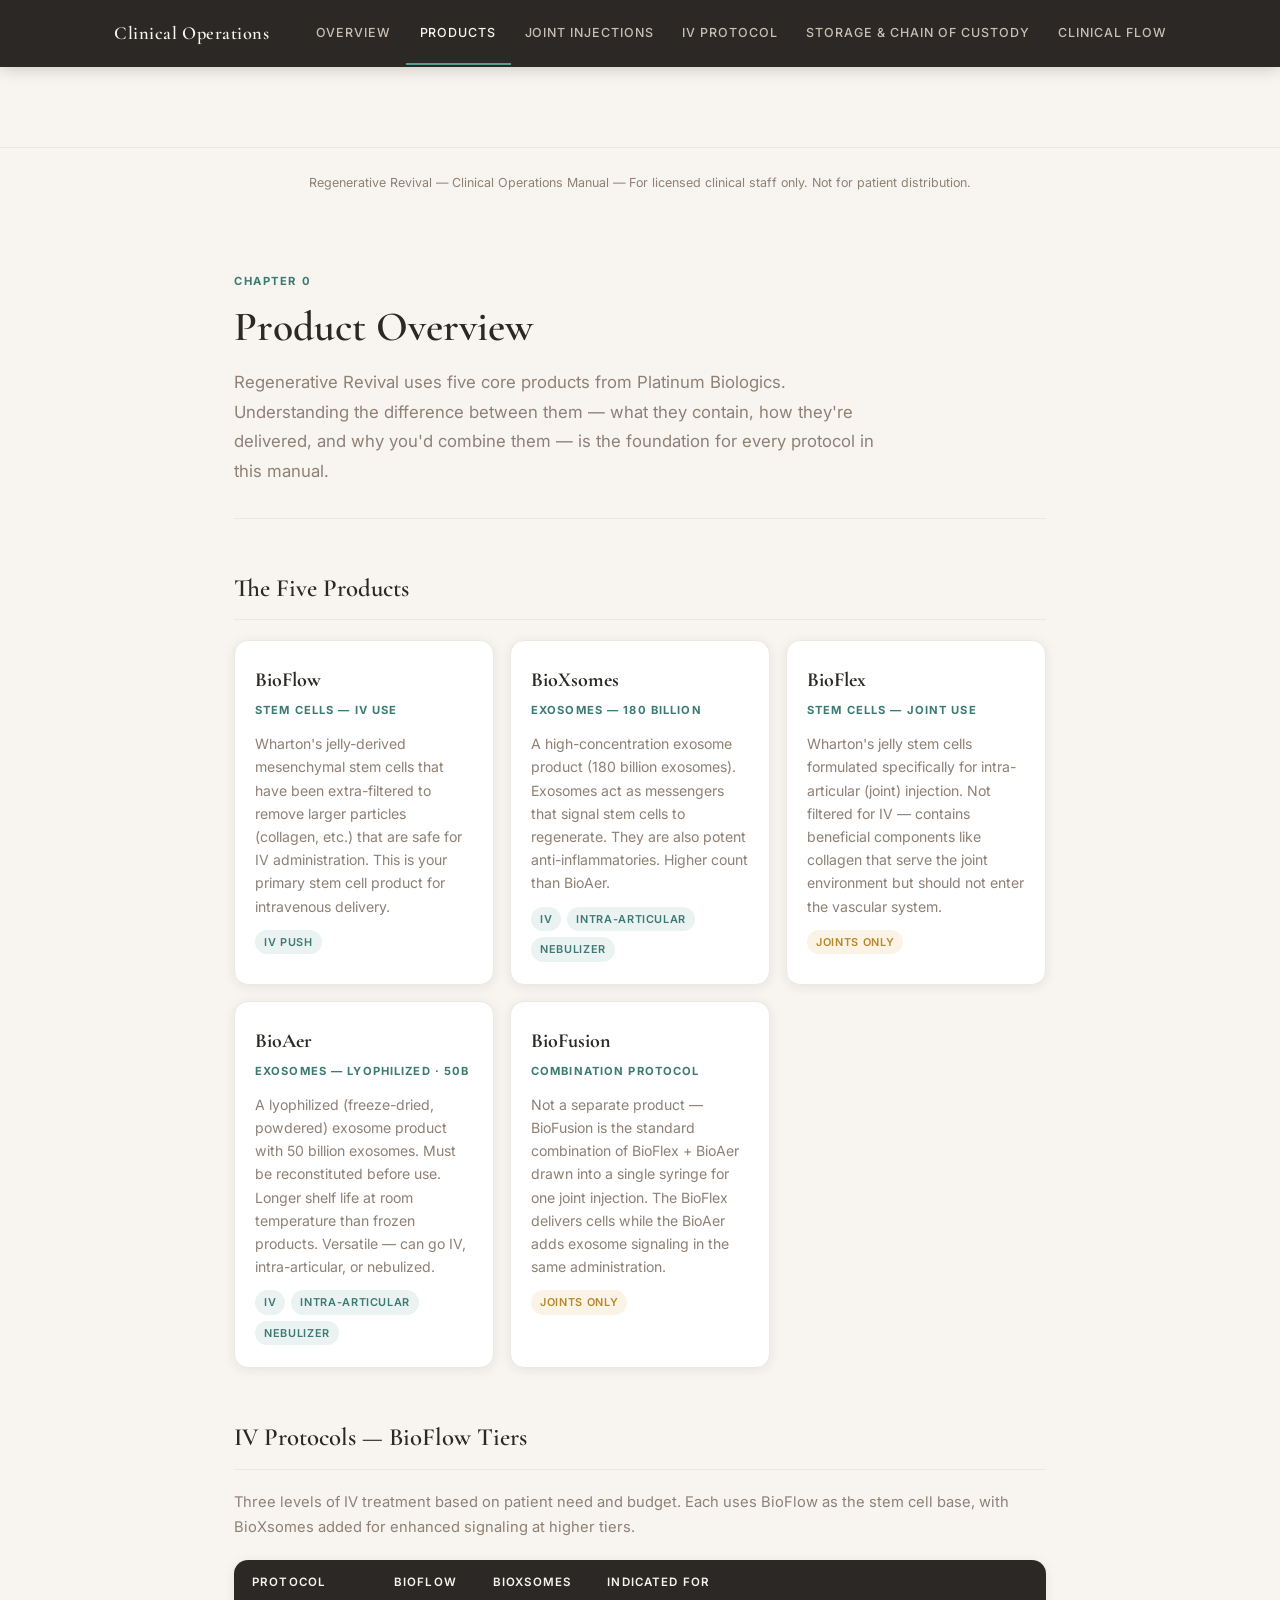
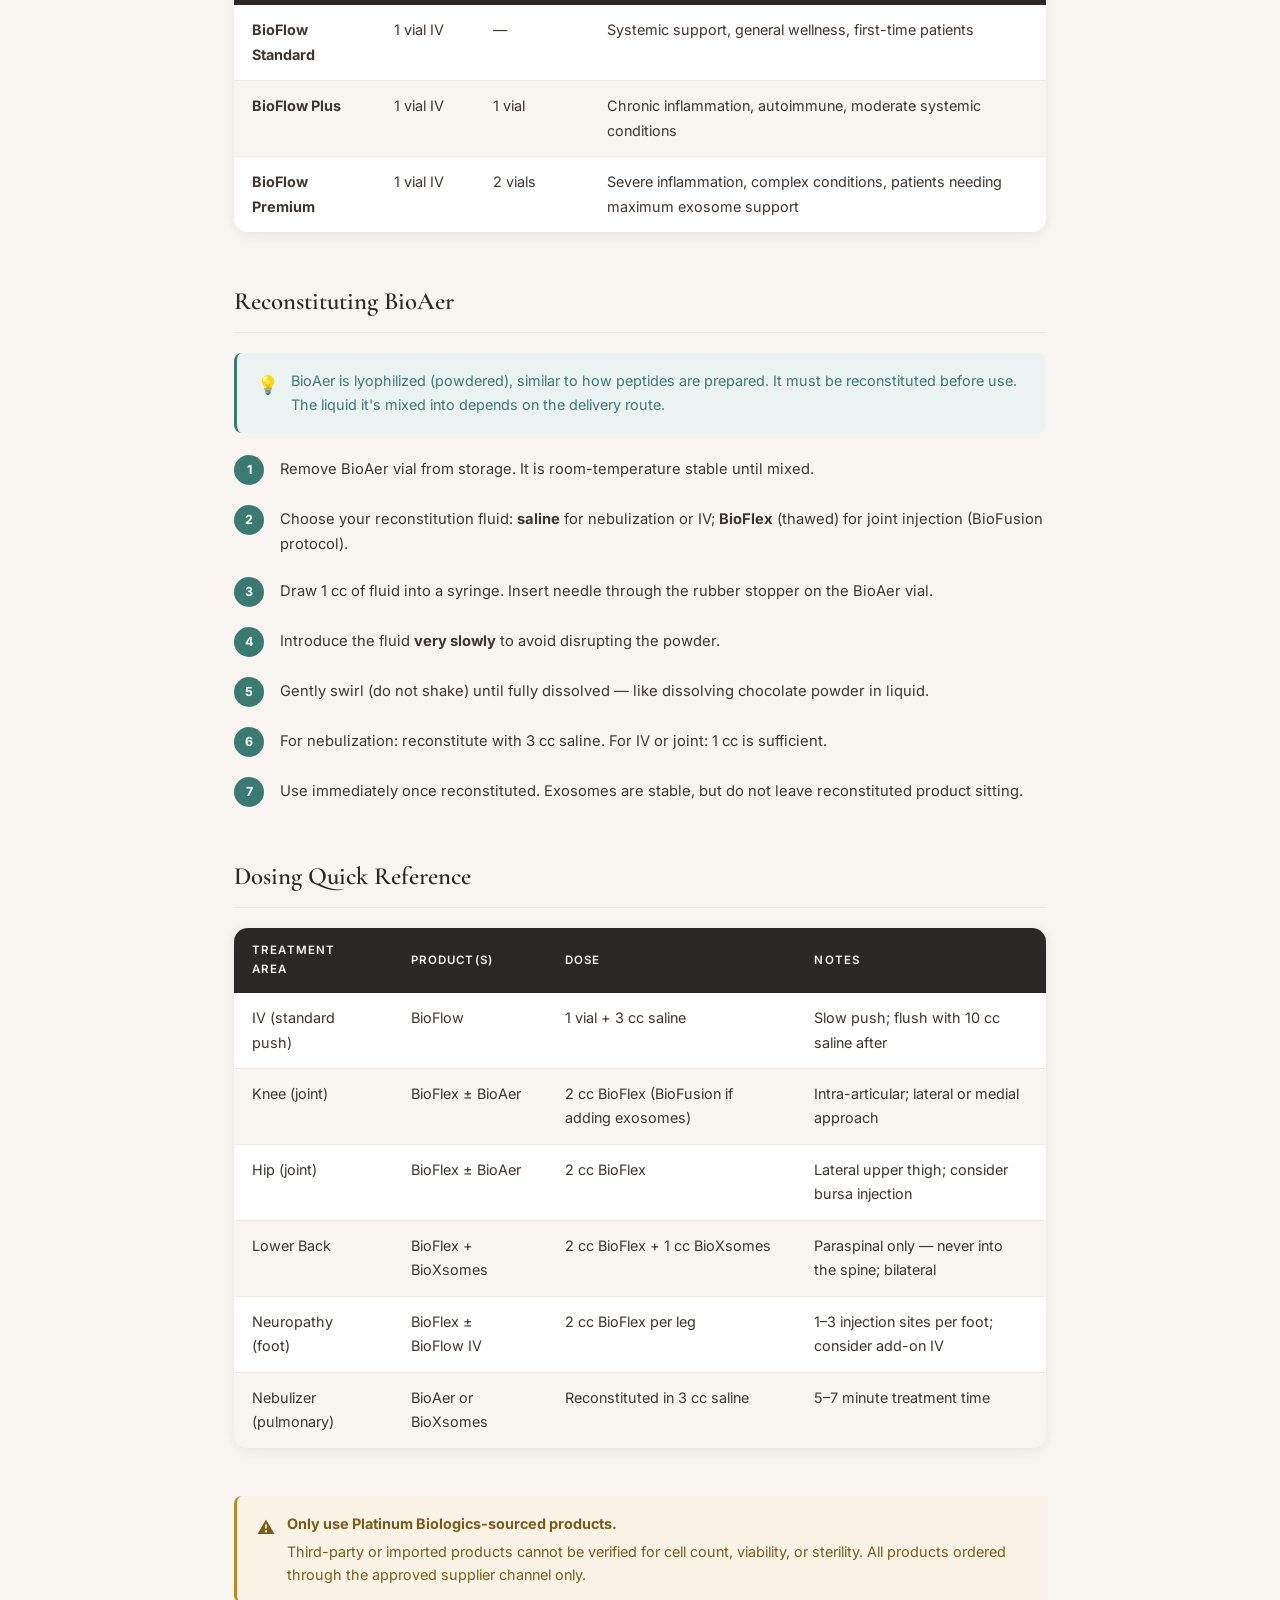
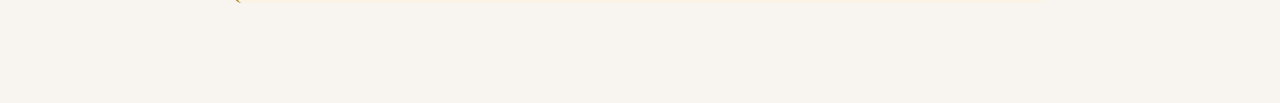
==== ch0-products.html @ a7f9cb19 "Initial commit — clinical protocol pages" ====
<!DOCTYPE html>
<html lang="en">
<head>
  <meta charset="UTF-8" />
  <meta name="viewport" content="width=device-width, initial-scale=1.0" />
  <title>Product Overview — Clinical Operations</title>
  <link rel="preconnect" href="https://fonts.googleapis.com" />
  <link href="https://fonts.googleapis.com/css2?family=Cormorant+Garamond:wght@400;600;700&family=Inter:wght@400;500;600;700&display=swap" rel="stylesheet" />
  <link rel="stylesheet" href="styles.css" />
</head>
<body>
  <script src="nav.js"></script>

  <div class="page-wrap">

    <div class="page-header">
      <span class="chapter-label">Chapter 0</span>
      <h1 class="page-title">Product Overview</h1>
      <p class="page-intro">
        Regenerative Revival uses five core products from Platinum Biologics. Understanding the difference between them — what they contain, how they're delivered, and why you'd combine them — is the foundation for every protocol in this manual.
      </p>
    </div>

    <!-- PRODUCT CARDS -->
    <div class="section">
      <h2 class="section-title">The Five Products</h2>

      <div class="product-grid">

        <div class="product-card">
          <div class="prod-name">BioFlow</div>
          <div class="prod-type">Stem Cells — IV Use</div>
          <p>Wharton's jelly-derived mesenchymal stem cells that have been extra-filtered to remove larger particles (collagen, etc.) that are safe for IV administration. This is your primary stem cell product for intravenous delivery.</p>
          <div class="route-tags">
            <span class="tag">IV Push</span>
          </div>
        </div>

        <div class="product-card">
          <div class="prod-name">BioXsomes</div>
          <div class="prod-type">Exosomes — 180 Billion</div>
          <p>A high-concentration exosome product (180 billion exosomes). Exosomes act as messengers that signal stem cells to regenerate. They are also potent anti-inflammatories. Higher count than BioAer.</p>
          <div class="route-tags">
            <span class="tag">IV</span>
            <span class="tag">Intra-Articular</span>
            <span class="tag">Nebulizer</span>
          </div>
        </div>

        <div class="product-card">
          <div class="prod-name">BioFlex</div>
          <div class="prod-type">Stem Cells — Joint Use</div>
          <p>Wharton's jelly stem cells formulated specifically for intra-articular (joint) injection. Not filtered for IV — contains beneficial components like collagen that serve the joint environment but should not enter the vascular system.</p>
          <div class="route-tags">
            <span class="tag gold">Joints Only</span>
          </div>
        </div>

        <div class="product-card">
          <div class="prod-name">BioAer</div>
          <div class="prod-type">Exosomes — Lyophilized · 50B</div>
          <p>A lyophilized (freeze-dried, powdered) exosome product with 50 billion exosomes. Must be reconstituted before use. Longer shelf life at room temperature than frozen products. Versatile — can go IV, intra-articular, or nebulized.</p>
          <div class="route-tags">
            <span class="tag">IV</span>
            <span class="tag">Intra-Articular</span>
            <span class="tag">Nebulizer</span>
          </div>
        </div>

        <div class="product-card">
          <div class="prod-name">BioFusion</div>
          <div class="prod-type">Combination Protocol</div>
          <p>Not a separate product — BioFusion is the standard combination of BioFlex + BioAer drawn into a single syringe for one joint injection. The BioFlex delivers cells while the BioAer adds exosome signaling in the same administration.</p>
          <div class="route-tags">
            <span class="tag gold">Joints Only</span>
          </div>
        </div>

      </div>
    </div>

    <!-- IV PROTOCOLS TIERS -->
    <div class="section">
      <h2 class="section-title">IV Protocols — BioFlow Tiers</h2>
      <p style="font-size:0.92rem; color:var(--stone-500); margin-bottom:20px;">
        Three levels of IV treatment based on patient need and budget. Each uses BioFlow as the stem cell base, with BioXsomes added for enhanced signaling at higher tiers.
      </p>

      <table class="dose-table">
        <thead>
          <tr>
            <th>Protocol</th>
            <th>BioFlow</th>
            <th>BioXsomes</th>
            <th>Indicated For</th>
          </tr>
        </thead>
        <tbody>
          <tr>
            <td><strong>BioFlow Standard</strong></td>
            <td>1 vial IV</td>
            <td>—</td>
            <td>Systemic support, general wellness, first-time patients</td>
          </tr>
          <tr>
            <td><strong>BioFlow Plus</strong></td>
            <td>1 vial IV</td>
            <td>1 vial</td>
            <td>Chronic inflammation, autoimmune, moderate systemic conditions</td>
          </tr>
          <tr>
            <td><strong>BioFlow Premium</strong></td>
            <td>1 vial IV</td>
            <td>2 vials</td>
            <td>Severe inflammation, complex conditions, patients needing maximum exosome support</td>
          </tr>
        </tbody>
      </table>
    </div>

    <!-- RECONSTITUTING BIOAER -->
    <div class="section">
      <h2 class="section-title">Reconstituting BioAer</h2>

      <div class="callout info">
        <span class="callout-icon">💡</span>
        <div>BioAer is lyophilized (powdered), similar to how peptides are prepared. It must be reconstituted before use. The liquid it's mixed into depends on the delivery route.</div>
      </div>

      <ol class="step-list">
        <li><p>Remove BioAer vial from storage. It is room-temperature stable until mixed.</p></li>
        <li><p>Choose your reconstitution fluid: <strong>saline</strong> for nebulization or IV; <strong>BioFlex</strong> (thawed) for joint injection (BioFusion protocol).</p></li>
        <li><p>Draw 1 cc of fluid into a syringe. Insert needle through the rubber stopper on the BioAer vial.</p></li>
        <li><p>Introduce the fluid <strong>very slowly</strong> to avoid disrupting the powder.</p></li>
        <li><p>Gently swirl (do not shake) until fully dissolved — like dissolving chocolate powder in liquid.</p></li>
        <li><p>For nebulization: reconstitute with 3 cc saline. For IV or joint: 1 cc is sufficient.</p></li>
        <li><p>Use immediately once reconstituted. Exosomes are stable, but do not leave reconstituted product sitting.</p></li>
      </ol>
    </div>

    <!-- DOSING QUICK REFERENCE -->
    <div class="section">
      <h2 class="section-title">Dosing Quick Reference</h2>

      <table class="dose-table">
        <thead>
          <tr>
            <th>Treatment Area</th>
            <th>Product(s)</th>
            <th>Dose</th>
            <th>Notes</th>
          </tr>
        </thead>
        <tbody>
          <tr>
            <td>IV (standard push)</td>
            <td>BioFlow</td>
            <td>1 vial + 3 cc saline</td>
            <td>Slow push; flush with 10 cc saline after</td>
          </tr>
          <tr>
            <td>Knee (joint)</td>
            <td>BioFlex ± BioAer</td>
            <td>2 cc BioFlex (BioFusion if adding exosomes)</td>
            <td>Intra-articular; lateral or medial approach</td>
          </tr>
          <tr>
            <td>Hip (joint)</td>
            <td>BioFlex ± BioAer</td>
            <td>2 cc BioFlex</td>
            <td>Lateral upper thigh; consider bursa injection</td>
          </tr>
          <tr>
            <td>Lower Back</td>
            <td>BioFlex + BioXsomes</td>
            <td>2 cc BioFlex + 1 cc BioXsomes</td>
            <td>Paraspinal only — never into the spine; bilateral</td>
          </tr>
          <tr>
            <td>Neuropathy (foot)</td>
            <td>BioFlex ± BioFlow IV</td>
            <td>2 cc BioFlex per leg</td>
            <td>1–3 injection sites per foot; consider add-on IV</td>
          </tr>
          <tr>
            <td>Nebulizer (pulmonary)</td>
            <td>BioAer or BioXsomes</td>
            <td>Reconstituted in 3 cc saline</td>
            <td>5–7 minute treatment time</td>
          </tr>
        </tbody>
      </table>
    </div>

    <div class="callout warning">
      <span class="callout-icon">⚠️</span>
      <div>
        <strong>Only use Platinum Biologics-sourced products.</strong>
        Third-party or imported products cannot be verified for cell count, viability, or sterility. All products ordered through the approved supplier channel only.
      </div>
    </div>

  </div>
</body>
</html>
---- styles.css ----
/* ─── TOKENS ──────────────────────────────────────────────────────────────── */
:root {
  --cream:       #F8F5F0;
  --white:       #FFFFFF;
  --stone-100:   #EDE8E1;
  --stone-300:   #C9BFB3;
  --stone-500:   #8E8075;
  --charcoal:    #2C2825;
  --ink:         #3D3630;
  --teal:        #3B7A72;
  --teal-light:  #4E9E94;
  --teal-pale:   #EAF3F2;
  --gold:        #B8872A;
  --gold-pale:   #FBF4E6;
  --danger:      #C0392B;
  --danger-pale: #FDECEA;

  --font-display: 'Cormorant Garamond', Georgia, serif;
  --font-body:    'Inter', system-ui, sans-serif;

  --radius:  8px;
  --radius-lg: 14px;
  --shadow:  0 2px 12px rgba(44,40,37,0.08);
  --shadow-md: 0 4px 24px rgba(44,40,37,0.12);
}

/* ─── RESET ───────────────────────────────────────────────────────────────── */
*, *::before, *::after { box-sizing: border-box; margin: 0; padding: 0; }
html { font-size: 16px; scroll-behavior: smooth; }
body {
  font-family: var(--font-body);
  background: var(--cream);
  color: var(--ink);
  line-height: 1.7;
  -webkit-font-smoothing: antialiased;
}
a { color: var(--teal); text-decoration: none; }
a:hover { text-decoration: underline; }
img { max-width: 100%; border-radius: var(--radius); display: block; }

/* ─── NAV ─────────────────────────────────────────────────────────────────── */
.site-nav {
  background: var(--charcoal);
  position: sticky;
  top: 0;
  z-index: 100;
  box-shadow: 0 2px 16px rgba(0,0,0,0.18);
}
.site-nav .nav-inner {
  max-width: 1100px;
  margin: 0 auto;
  padding: 0 24px;
  display: flex;
  align-items: center;
  gap: 0;
}
.nav-logo {
  font-family: var(--font-display);
  font-size: 1.15rem;
  font-weight: 600;
  color: var(--cream);
  letter-spacing: 0.03em;
  padding: 18px 0;
  margin-right: 32px;
  white-space: nowrap;
  text-decoration: none;
}
.nav-logo:hover { text-decoration: none; color: var(--stone-100); }
.nav-links {
  display: flex;
  align-items: center;
  gap: 0;
  overflow-x: auto;
  -ms-overflow-style: none;
  scrollbar-width: none;
  flex: 1;
}
.nav-links::-webkit-scrollbar { display: none; }
.nav-links a {
  color: var(--stone-300);
  font-size: 0.78rem;
  font-weight: 500;
  letter-spacing: 0.08em;
  text-transform: uppercase;
  padding: 20px 14px;
  white-space: nowrap;
  border-bottom: 2px solid transparent;
  transition: color 0.2s, border-color 0.2s;
  text-decoration: none;
}
.nav-links a:hover { color: var(--cream); text-decoration: none; }
.nav-links a.active {
  color: var(--cream);
  border-bottom-color: var(--teal-light);
}

/* ─── PAGE SHELL ──────────────────────────────────────────────────────────── */
.page-wrap {
  max-width: 860px;
  margin: 0 auto;
  padding: 48px 24px 80px;
}

/* ─── PAGE HEADER ─────────────────────────────────────────────────────────── */
.page-header {
  margin-bottom: 48px;
  padding-bottom: 32px;
  border-bottom: 1px solid var(--stone-100);
}
.chapter-label {
  display: inline-block;
  font-size: 0.7rem;
  font-weight: 700;
  letter-spacing: 0.14em;
  text-transform: uppercase;
  color: var(--teal);
  margin-bottom: 12px;
}
.page-title {
  font-family: var(--font-display);
  font-size: 2.6rem;
  font-weight: 600;
  color: var(--charcoal);
  line-height: 1.2;
  margin-bottom: 16px;
}
.page-intro {
  font-size: 1.05rem;
  color: var(--stone-500);
  max-width: 640px;
  line-height: 1.75;
}

/* ─── SECTION ─────────────────────────────────────────────────────────────── */
.section {
  margin-bottom: 48px;
}
.section-title {
  font-family: var(--font-display);
  font-size: 1.55rem;
  font-weight: 600;
  color: var(--charcoal);
  margin-bottom: 20px;
  padding-bottom: 10px;
  border-bottom: 1px solid var(--stone-100);
}
.section-subtitle {
  font-size: 0.72rem;
  font-weight: 700;
  letter-spacing: 0.12em;
  text-transform: uppercase;
  color: var(--stone-500);
  margin-bottom: 10px;
  margin-top: 24px;
}

/* ─── PRODUCT CARDS ───────────────────────────────────────────────────────── */
.product-grid {
  display: grid;
  grid-template-columns: repeat(auto-fill, minmax(240px, 1fr));
  gap: 16px;
  margin-top: 16px;
}
.product-card {
  background: var(--white);
  border: 1px solid var(--stone-100);
  border-radius: var(--radius-lg);
  padding: 22px 20px;
  box-shadow: var(--shadow);
}
.product-card .prod-name {
  font-family: var(--font-display);
  font-size: 1.25rem;
  font-weight: 700;
  color: var(--charcoal);
  margin-bottom: 4px;
}
.product-card .prod-type {
  font-size: 0.7rem;
  font-weight: 700;
  letter-spacing: 0.1em;
  text-transform: uppercase;
  color: var(--teal);
  margin-bottom: 12px;
}
.product-card p {
  font-size: 0.88rem;
  color: var(--stone-500);
  line-height: 1.65;
}
.route-tags {
  display: flex;
  flex-wrap: wrap;
  gap: 6px;
  margin-top: 12px;
}
.tag {
  display: inline-block;
  background: var(--teal-pale);
  color: var(--teal);
  font-size: 0.68rem;
  font-weight: 600;
  letter-spacing: 0.06em;
  text-transform: uppercase;
  padding: 3px 9px;
  border-radius: 20px;
}
.tag.gold {
  background: var(--gold-pale);
  color: var(--gold);
}

/* ─── INFO CARDS ──────────────────────────────────────────────────────────── */
.info-card {
  background: var(--white);
  border: 1px solid var(--stone-100);
  border-radius: var(--radius-lg);
  padding: 24px 26px;
  box-shadow: var(--shadow);
  margin-bottom: 20px;
}
.info-card h3 {
  font-family: var(--font-display);
  font-size: 1.2rem;
  color: var(--charcoal);
  margin-bottom: 12px;
}
.info-card p, .info-card li {
  font-size: 0.92rem;
  color: var(--ink);
  line-height: 1.7;
}
.info-card ul, .info-card ol {
  padding-left: 20px;
}
.info-card li { margin-bottom: 6px; }

/* ─── DOSING TABLE ────────────────────────────────────────────────────────── */
.dose-table {
  width: 100%;
  border-collapse: collapse;
  background: var(--white);
  border-radius: var(--radius-lg);
  overflow: hidden;
  box-shadow: var(--shadow);
  margin-top: 16px;
}
.dose-table thead {
  background: var(--charcoal);
  color: var(--cream);
}
.dose-table th {
  padding: 13px 18px;
  font-size: 0.72rem;
  font-weight: 600;
  letter-spacing: 0.1em;
  text-transform: uppercase;
  text-align: left;
}
.dose-table td {
  padding: 13px 18px;
  font-size: 0.9rem;
  border-bottom: 1px solid var(--stone-100);
  vertical-align: top;
}
.dose-table tr:last-child td { border-bottom: none; }
.dose-table tr:nth-child(even) td { background: var(--cream); }

/* ─── STEP LIST ───────────────────────────────────────────────────────────── */
.step-list {
  counter-reset: steps;
  list-style: none;
  padding: 0;
}
.step-list li {
  counter-increment: steps;
  display: flex;
  gap: 16px;
  margin-bottom: 18px;
  align-items: flex-start;
}
.step-list li::before {
  content: counter(steps);
  flex-shrink: 0;
  width: 30px;
  height: 30px;
  background: var(--teal);
  color: white;
  font-size: 0.78rem;
  font-weight: 700;
  border-radius: 50%;
  display: flex;
  align-items: center;
  justify-content: center;
  margin-top: 2px;
}
.step-list li p {
  font-size: 0.92rem;
  color: var(--ink);
  line-height: 1.7;
  padding-top: 4px;
}

/* ─── CALLOUT BOXES ───────────────────────────────────────────────────────── */
.callout {
  border-radius: var(--radius);
  padding: 16px 20px;
  margin: 20px 0;
  font-size: 0.9rem;
  line-height: 1.65;
  display: flex;
  gap: 12px;
  align-items: flex-start;
}
.callout-icon { font-size: 1.1rem; flex-shrink: 0; margin-top: 1px; }
.callout.info    { background: var(--teal-pale); color: var(--teal); border-left: 3px solid var(--teal); }
.callout.warning { background: var(--gold-pale);  color: #7A5B18; border-left: 3px solid var(--gold); }
.callout.danger  { background: var(--danger-pale); color: var(--danger); border-left: 3px solid var(--danger); }
.callout strong  { display: block; margin-bottom: 4px; }

/* ─── IMAGE PLACEHOLDER ───────────────────────────────────────────────────── */
.img-placeholder {
  background: var(--stone-100);
  border: 2px dashed var(--stone-300);
  border-radius: var(--radius-lg);
  display: flex;
  flex-direction: column;
  align-items: center;
  justify-content: center;
  gap: 10px;
  padding: 40px 24px;
  margin: 20px 0;
  text-align: center;
}
.img-placeholder .ph-icon {
  font-size: 2rem;
  color: var(--stone-300);
}
.img-placeholder .ph-label {
  font-size: 0.78rem;
  font-weight: 700;
  letter-spacing: 0.1em;
  text-transform: uppercase;
  color: var(--stone-500);
}
.img-placeholder .ph-desc {
  font-size: 0.82rem;
  color: var(--stone-500);
  max-width: 320px;
}
.img-pair {
  display: grid;
  grid-template-columns: 1fr 1fr;
  gap: 16px;
  margin: 20px 0;
}

/* ─── INDEX GRID ──────────────────────────────────────────────────────────── */
.chapter-grid {
  display: grid;
  grid-template-columns: repeat(auto-fill, minmax(260px, 1fr));
  gap: 20px;
  margin-top: 36px;
}
.chapter-card {
  background: var(--white);
  border: 1px solid var(--stone-100);
  border-radius: var(--radius-lg);
  padding: 28px 24px;
  box-shadow: var(--shadow);
  transition: box-shadow 0.2s, transform 0.2s;
  text-decoration: none;
  display: block;
  color: inherit;
}
.chapter-card:hover {
  box-shadow: var(--shadow-md);
  transform: translateY(-2px);
  text-decoration: none;
  color: inherit;
}
.chapter-card .ch-num {
  font-size: 0.68rem;
  font-weight: 700;
  letter-spacing: 0.14em;
  text-transform: uppercase;
  color: var(--teal);
  margin-bottom: 8px;
}
.chapter-card h3 {
  font-family: var(--font-display);
  font-size: 1.35rem;
  color: var(--charcoal);
  margin-bottom: 10px;
  line-height: 1.25;
}
.chapter-card p {
  font-size: 0.85rem;
  color: var(--stone-500);
  line-height: 1.65;
}

/* ─── FOOTER ──────────────────────────────────────────────────────────────── */
.site-footer {
  margin-top: 80px;
  padding: 24px;
  text-align: center;
  font-size: 0.78rem;
  color: var(--stone-500);
  border-top: 1px solid var(--stone-100);
}

/* ─── RESPONSIVE ──────────────────────────────────────────────────────────── */
@media (max-width: 640px) {
  .page-title { font-size: 2rem; }
  .img-pair { grid-template-columns: 1fr; }
  .product-grid { grid-template-columns: 1fr; }
  .nav-logo { font-size: 1rem; margin-right: 16px; }
}
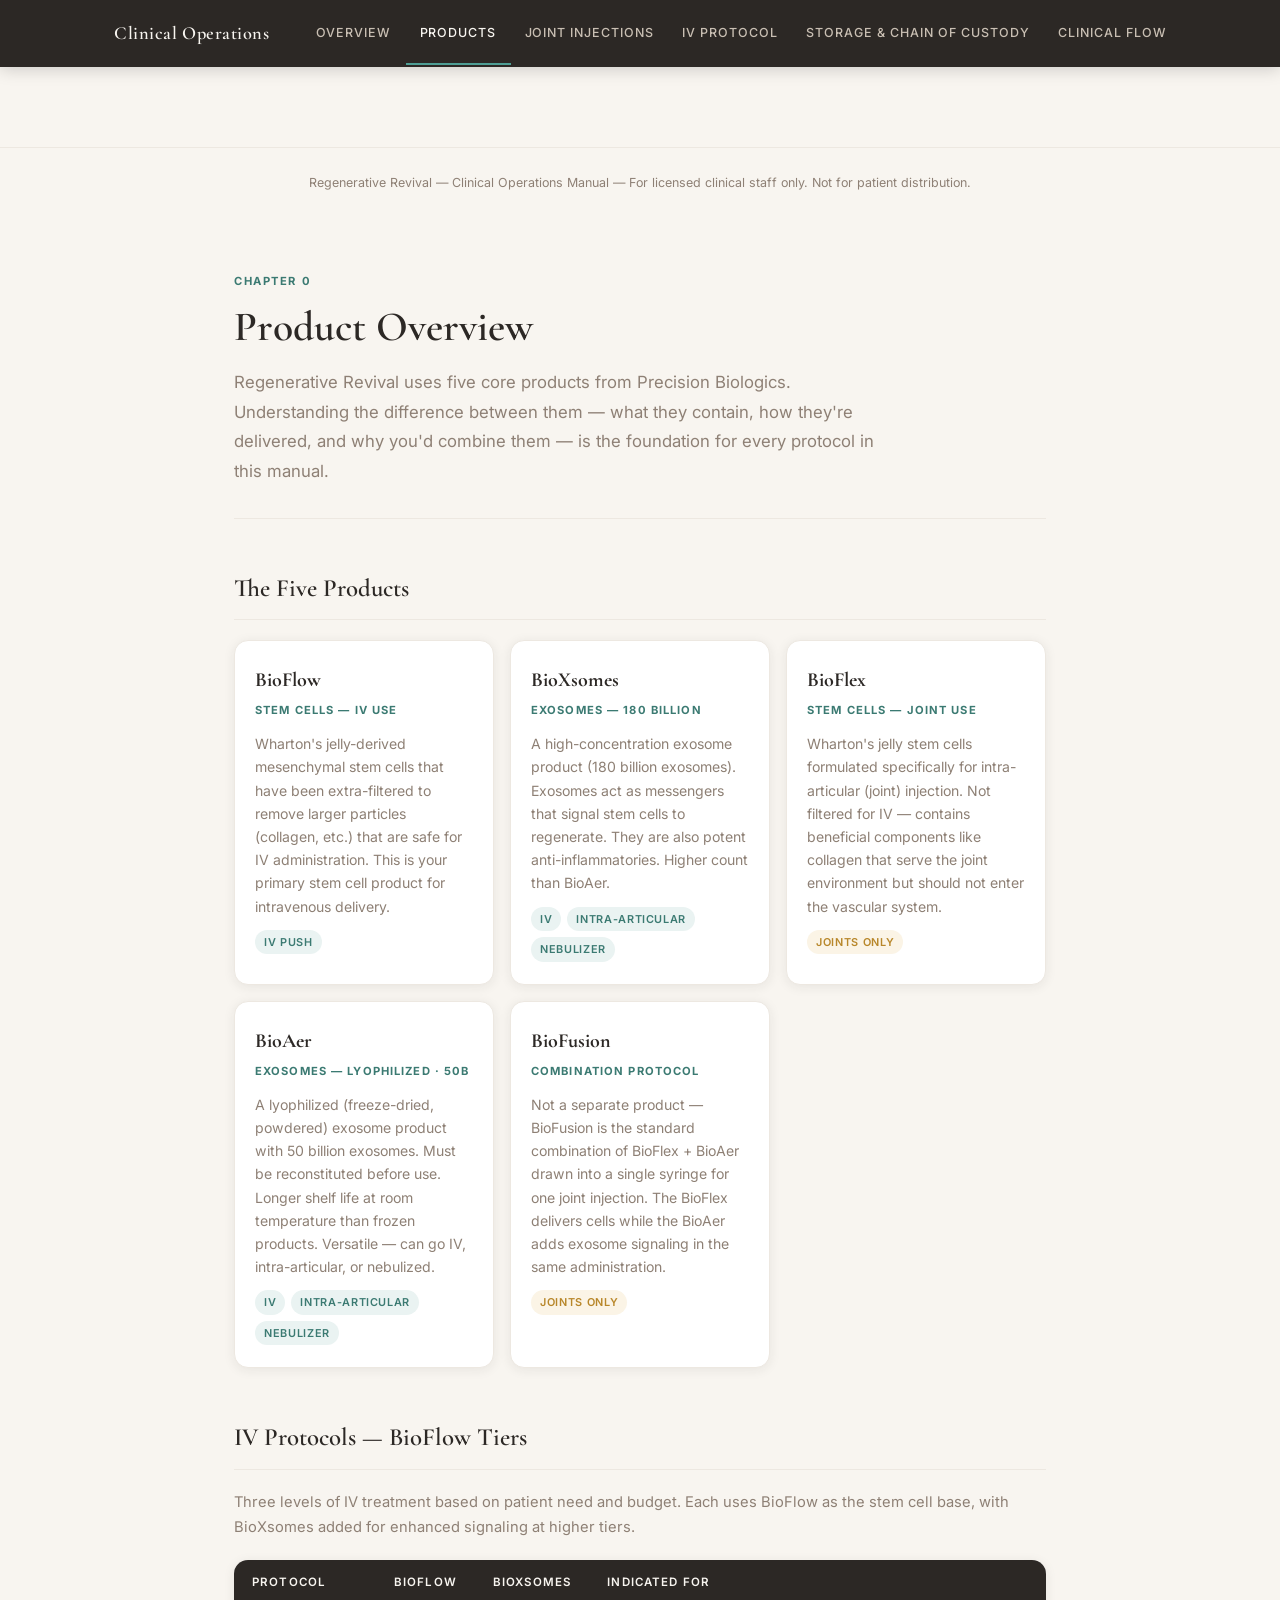
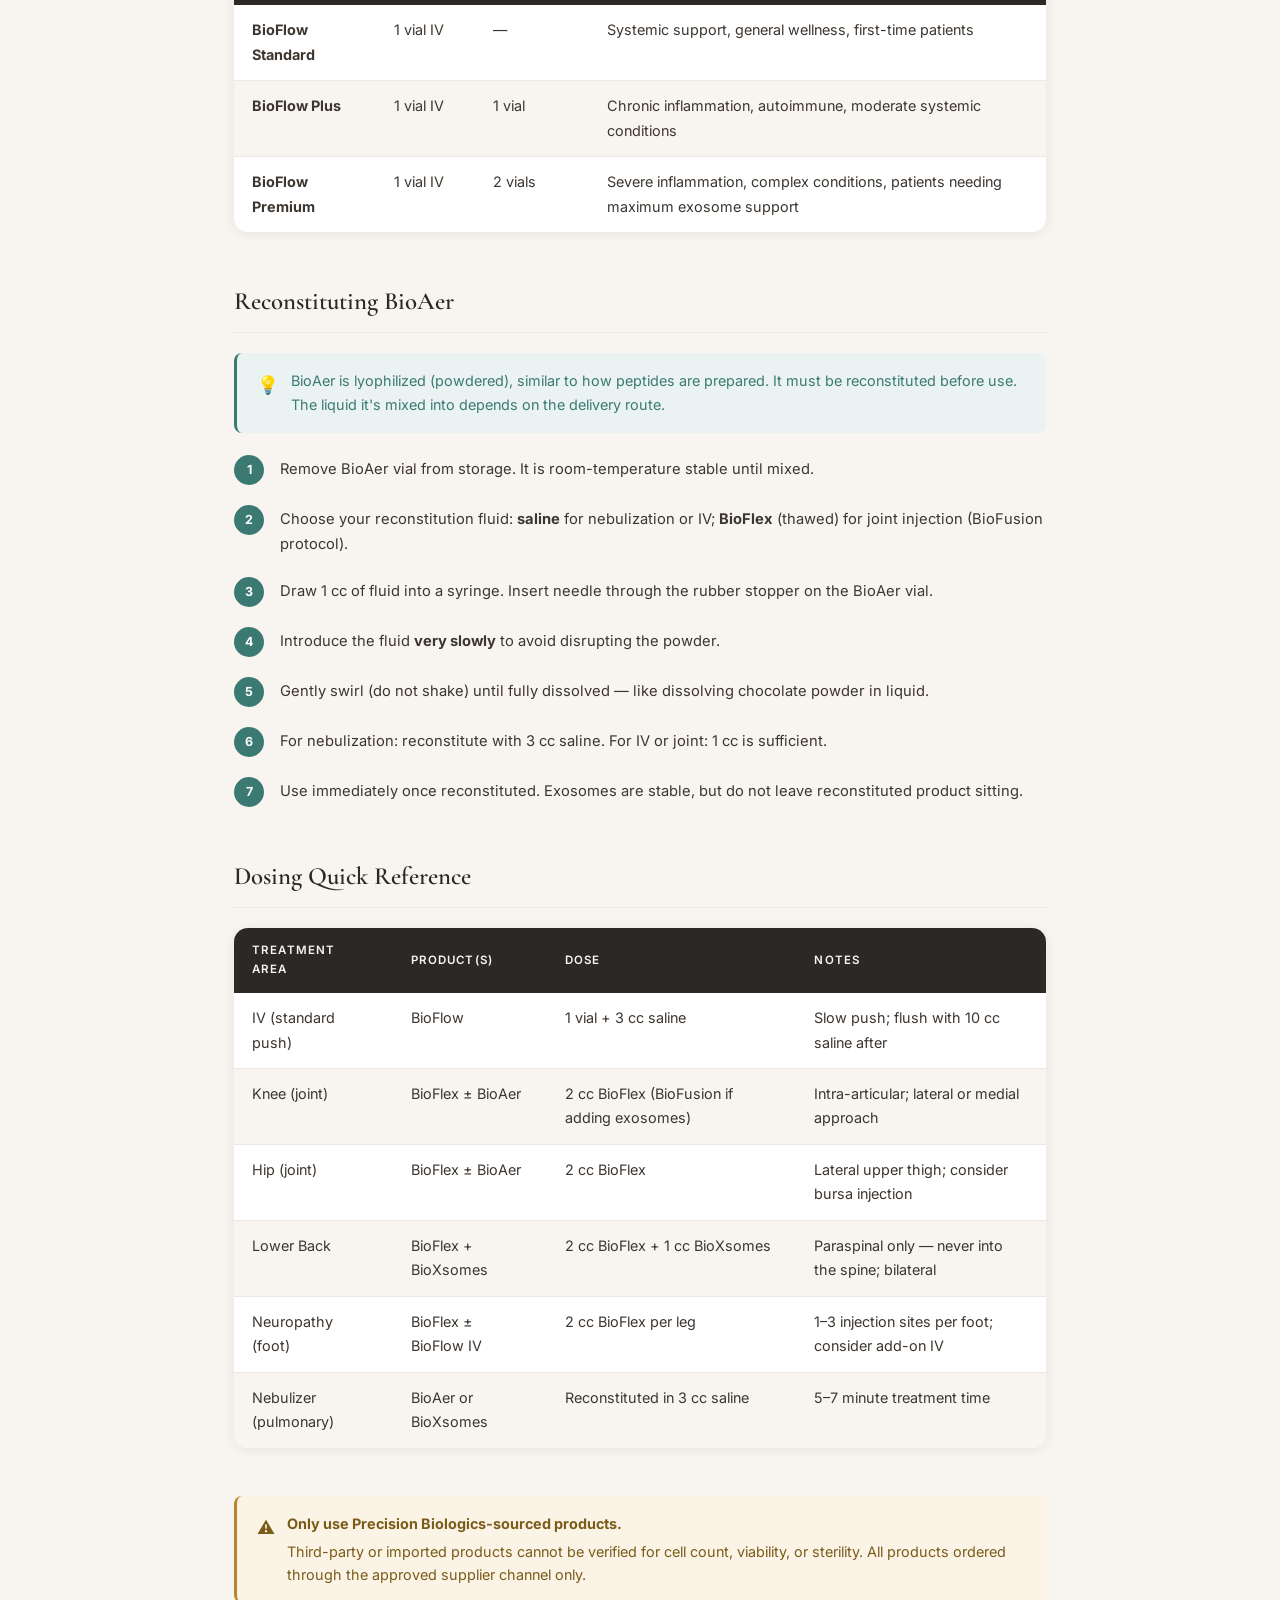
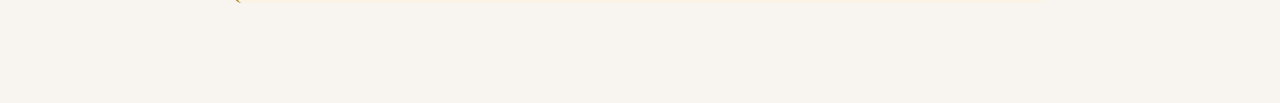
==== commit df1ada38: "Replace Platinum Biologics with Precision Biologics across all pages" ====
--- a/ch0-products.html
+++ b/ch0-products.html
@@ -17,7 +17,7 @@
       <span class="chapter-label">Chapter 0</span>
       <h1 class="page-title">Product Overview</h1>
       <p class="page-intro">
-        Regenerative Revival uses five core products from Platinum Biologics. Understanding the difference between them — what they contain, how they're delivered, and why you'd combine them — is the foundation for every protocol in this manual.
+        Regenerative Revival uses five core products from Precision Biologics. Understanding the difference between them — what they contain, how they're delivered, and why you'd combine them — is the foundation for every protocol in this manual.
       </p>
     </div>
 
@@ -195,7 +195,7 @@
     <div class="callout warning">
       <span class="callout-icon">⚠️</span>
       <div>
-        <strong>Only use Platinum Biologics-sourced products.</strong>
+        <strong>Only use Precision Biologics-sourced products.</strong>
         Third-party or imported products cannot be verified for cell count, viability, or sterility. All products ordered through the approved supplier channel only.
       </div>
     </div>
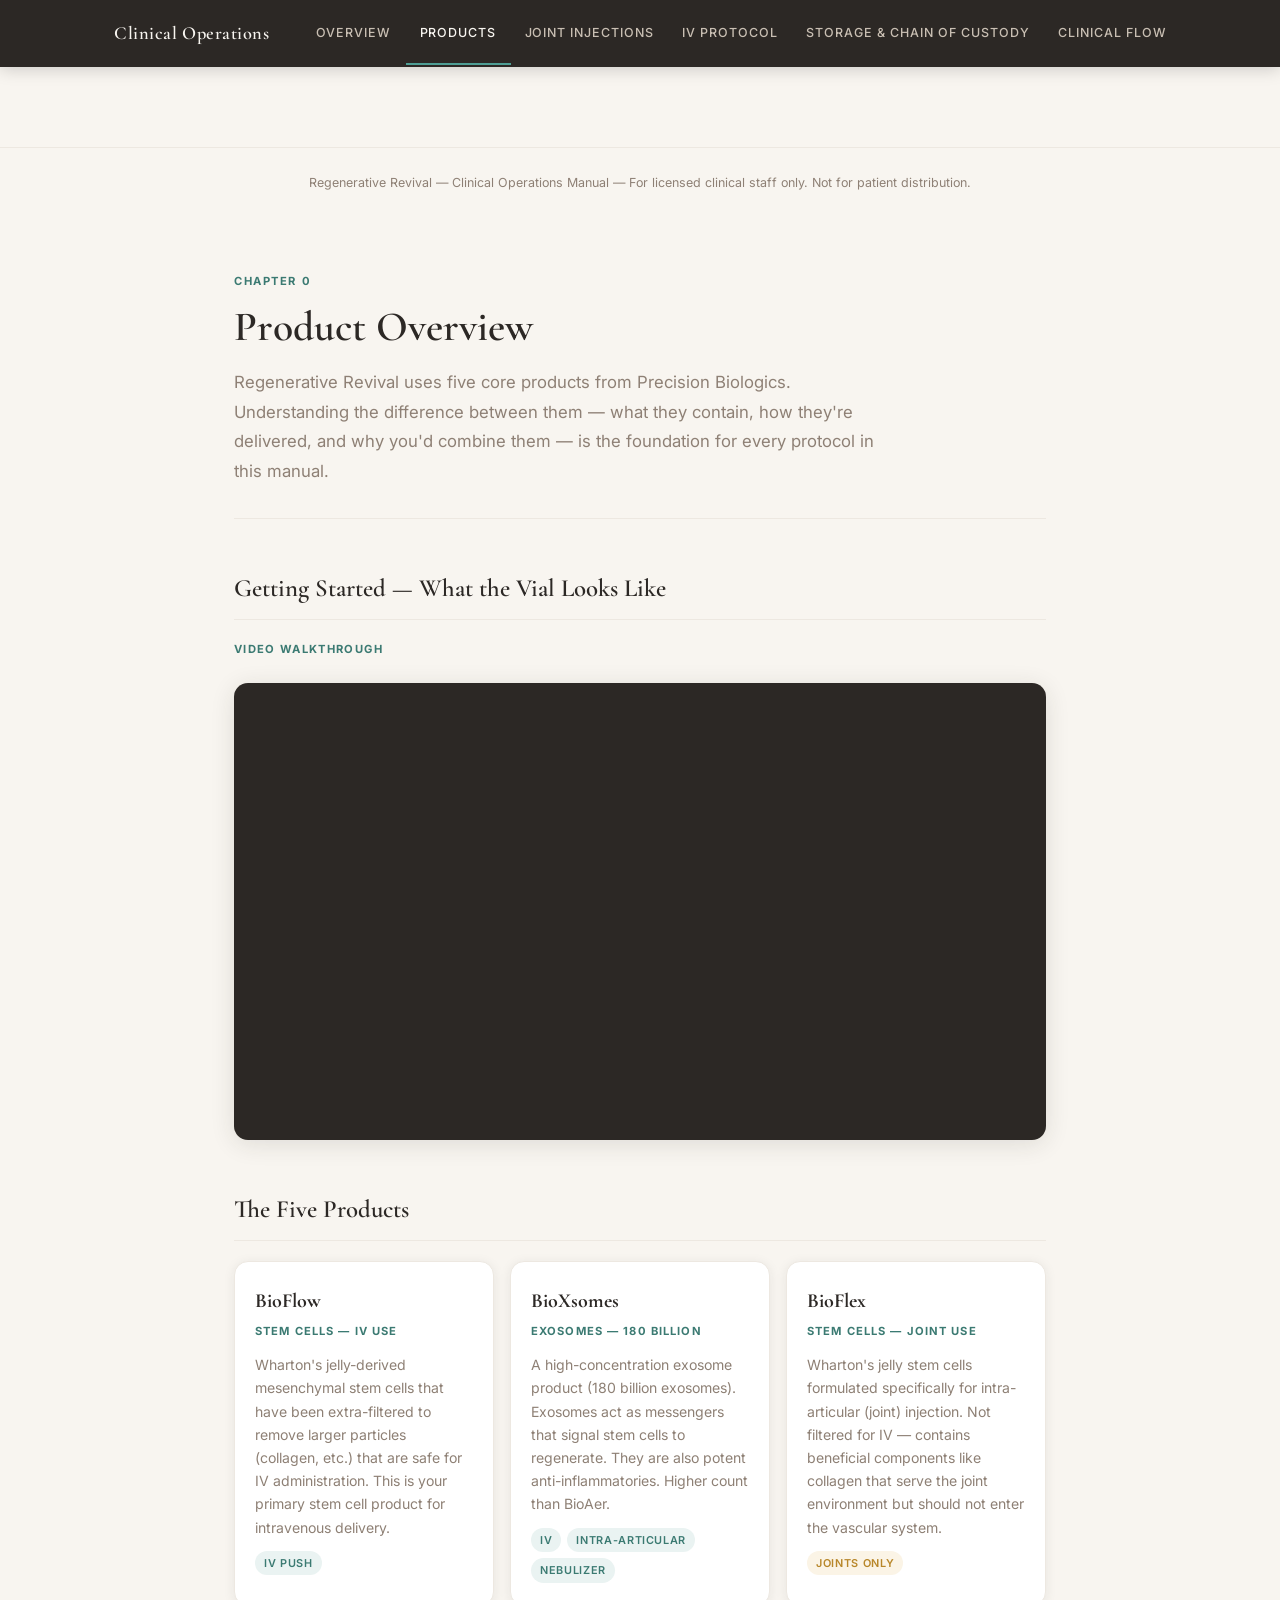
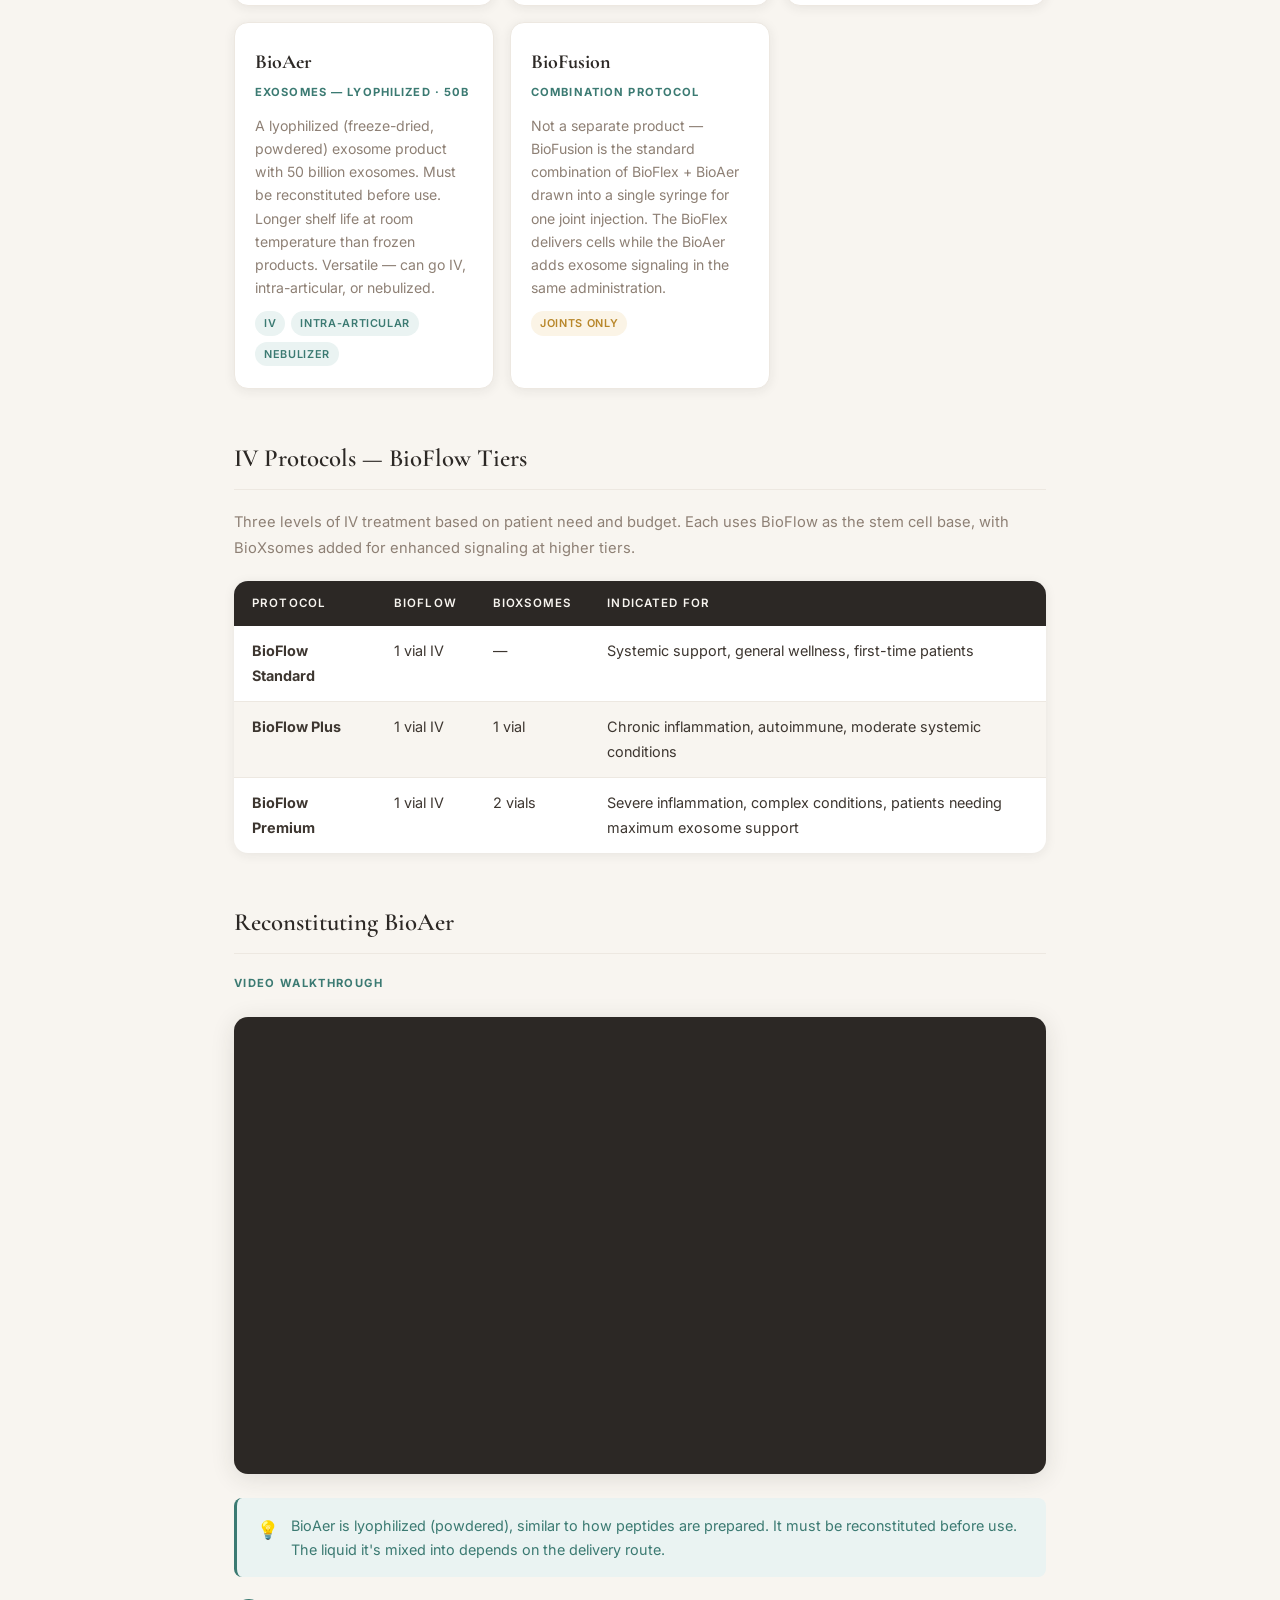
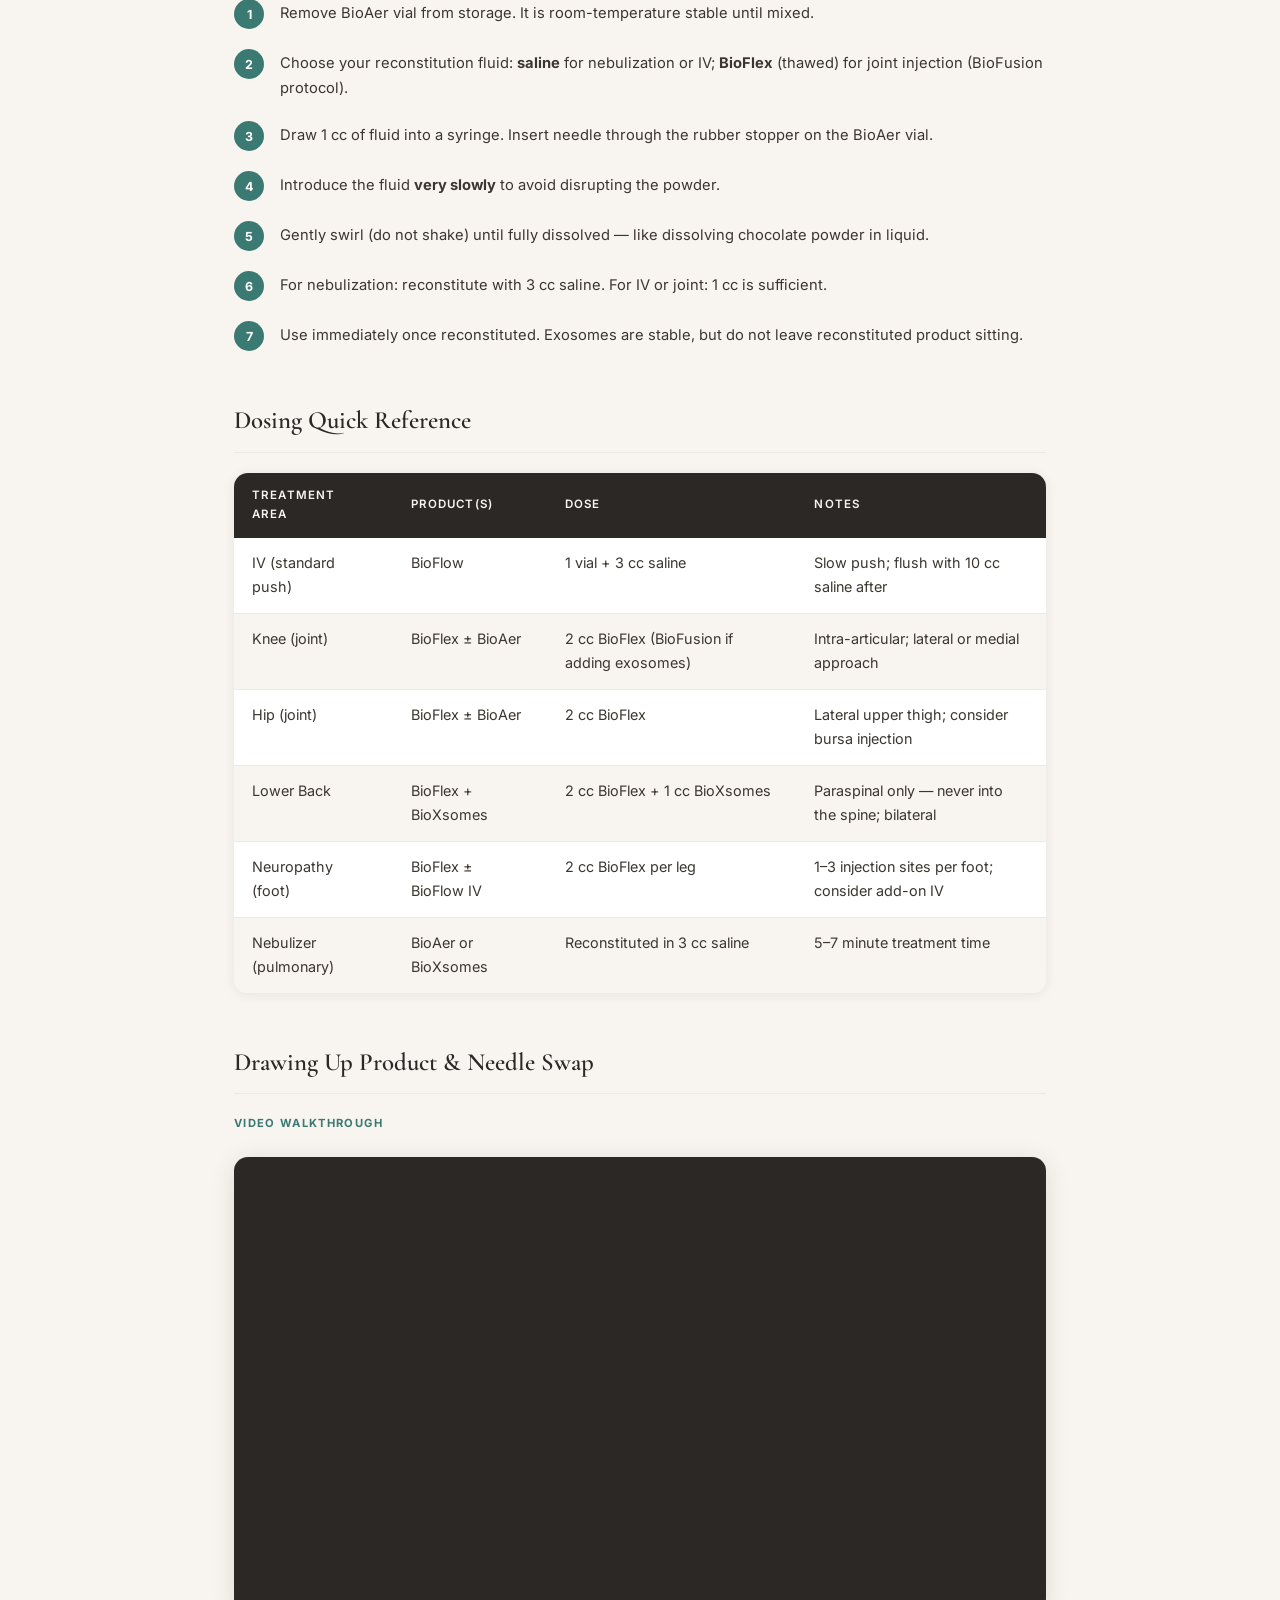
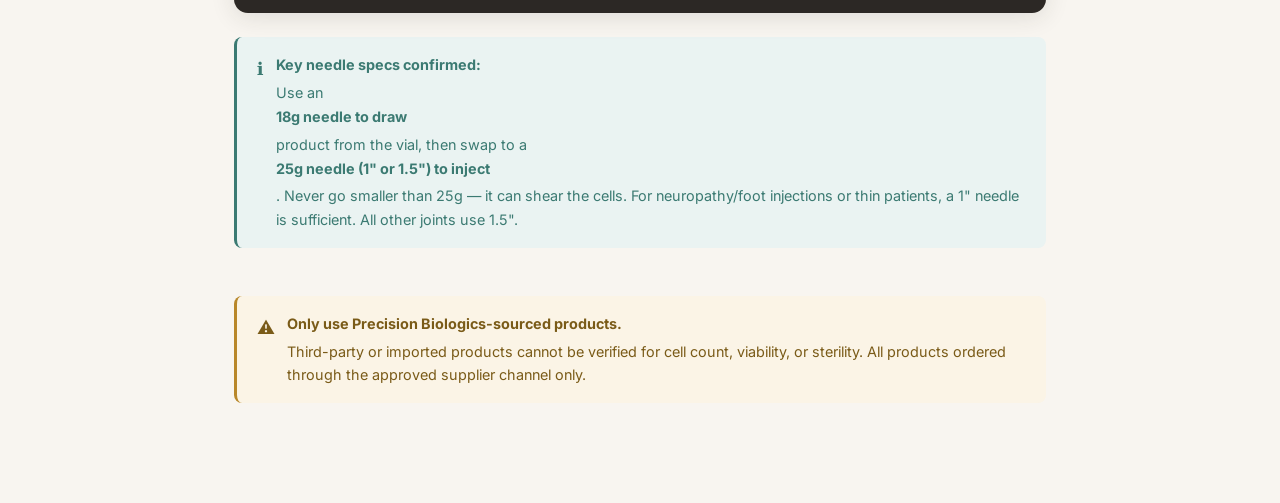
==== commit 81dcfd59: "Embed 8 Vimeo videos, fix dry ice 48hr language, fix turmeric/ginger timing" ====
--- a/ch0-products.html
+++ b/ch0-products.html
@@ -6,6 +6,7 @@
   <title>Product Overview — Clinical Operations</title>
   <link rel="preconnect" href="https://fonts.googleapis.com" />
   <link href="https://fonts.googleapis.com/css2?family=Cormorant+Garamond:wght@400;600;700&family=Inter:wght@400;500;600;700&display=swap" rel="stylesheet" />
+  <link rel="icon" type="image/png" href="gsc-icon.png" />
   <link rel="stylesheet" href="styles.css" />
 </head>
 <body>
@@ -21,6 +22,15 @@
       </p>
     </div>
 
+    <!-- VIAL PROCEDURE VIDEO -->
+    <div class="section">
+      <h2 class="section-title">Getting Started — What the Vial Looks Like</h2>
+      <p class="video-label">Video Walkthrough</p>
+      <div class="video-wrap">
+        <iframe src="https://player.vimeo.com/video/1210325007?h=c1da92af6a&autoplay=0&title=0&byline=0&portrait=0" allowfullscreen></iframe>
+      </div>
+    </div>
+
     <!-- PRODUCT CARDS -->
     <div class="section">
       <h2 class="section-title">The Five Products</h2>
@@ -121,6 +131,10 @@
     <!-- RECONSTITUTING BIOAER -->
     <div class="section">
       <h2 class="section-title">Reconstituting BioAer</h2>
+      <p class="video-label">Video Walkthrough</p>
+      <div class="video-wrap">
+        <iframe src="https://player.vimeo.com/video/1210324397?h=0adc931b0e&autoplay=0&title=0&byline=0&portrait=0" allowfullscreen></iframe>
+      </div>
 
       <div class="callout info">
         <span class="callout-icon">💡</span>
@@ -192,6 +206,21 @@
       </table>
     </div>
 
+    <!-- DRAWING PRODUCT VIDEO -->
+    <div class="section">
+      <h2 class="section-title">Drawing Up Product &amp; Needle Swap</h2>
+      <p class="video-label">Video Walkthrough</p>
+      <div class="video-wrap">
+        <iframe src="https://player.vimeo.com/video/1210324395?h=7f142ab6fd&autoplay=0&title=0&byline=0&portrait=0" allowfullscreen></iframe>
+      </div>
+      <div class="callout info" style="margin-top:16px;">
+        <span class="callout-icon">ℹ️</span>
+        <div>
+          <strong>Key needle specs confirmed:</strong> Use an <strong>18g needle to draw</strong> product from the vial, then swap to a <strong>25g needle (1" or 1.5") to inject</strong>. Never go smaller than 25g — it can shear the cells. For neuropathy/foot injections or thin patients, a 1" needle is sufficient. All other joints use 1.5".
+        </div>
+      </div>
+    </div>
+
     <div class="callout warning">
       <span class="callout-icon">⚠️</span>
       <div>
--- a/styles.css
+++ b/styles.css
@@ -410,10 +410,106 @@
   border-top: 1px solid var(--stone-100);
 }
 
+/* ─── VIDEO EMBED ─────────────────────────────────────────────────────────── */
+.video-wrap {
+  position: relative;
+  padding-bottom: 56.25%;
+  height: 0;
+  overflow: hidden;
+  border-radius: var(--radius-lg);
+  box-shadow: var(--shadow-md);
+  margin: 24px 0;
+  background: var(--charcoal);
+}
+.video-wrap iframe {
+  position: absolute;
+  top: 0;
+  left: 0;
+  width: 100%;
+  height: 100%;
+  border: 0;
+  border-radius: var(--radius-lg);
+}
+.video-label {
+  font-size: 0.7rem;
+  font-weight: 700;
+  letter-spacing: 0.12em;
+  text-transform: uppercase;
+  color: var(--teal);
+  margin-bottom: 8px;
+}
+
+/* ─── HAMBURGER BUTTON ────────────────────────────────────────────────────── */
+.nav-hamburger {
+  display: none;
+  flex-direction: column;
+  justify-content: center;
+  align-items: center;
+  gap: 5px;
+  width: 40px;
+  height: 40px;
+  background: none;
+  border: none;
+  cursor: pointer;
+  padding: 4px;
+  margin-left: auto;
+  flex-shrink: 0;
+}
+.nav-hamburger span {
+  display: block;
+  width: 22px;
+  height: 2px;
+  background: var(--stone-300);
+  border-radius: 2px;
+  transition: transform 0.25s ease, opacity 0.25s ease;
+  transform-origin: center;
+}
+.nav-hamburger.open span:nth-child(1) { transform: translateY(7px) rotate(45deg); }
+.nav-hamburger.open span:nth-child(2) { opacity: 0; }
+.nav-hamburger.open span:nth-child(3) { transform: translateY(-7px) rotate(-45deg); }
+
+/* ─── MOBILE DROPDOWN MENU ────────────────────────────────────────────────── */
+.nav-mobile-menu {
+  display: none;
+  flex-direction: column;
+  background: var(--charcoal);
+  border-top: 1px solid rgba(255,255,255,0.08);
+  padding: 8px 0 16px;
+}
+.nav-mobile-menu.open {
+  display: flex;
+}
+.nav-mobile-menu a {
+  color: var(--stone-300);
+  font-size: 0.88rem;
+  font-weight: 500;
+  letter-spacing: 0.04em;
+  padding: 14px 24px;
+  border-left: 3px solid transparent;
+  transition: color 0.2s, border-color 0.2s, background 0.2s;
+  text-decoration: none;
+}
+.nav-mobile-menu a:hover {
+  color: var(--cream);
+  background: rgba(255,255,255,0.05);
+  text-decoration: none;
+}
+.nav-mobile-menu a.active {
+  color: var(--cream);
+  border-left-color: var(--teal-light);
+  background: rgba(255,255,255,0.04);
+}
+
 /* ─── RESPONSIVE ──────────────────────────────────────────────────────────── */
-@media (max-width: 640px) {
+@media (max-width: 768px) {
+  .nav-links { display: none; }
+  .nav-hamburger { display: flex; }
+  .nav-logo { font-size: 1rem; }
   .page-title { font-size: 2rem; }
   .img-pair { grid-template-columns: 1fr; }
   .product-grid { grid-template-columns: 1fr; }
-  .nav-logo { font-size: 1rem; margin-right: 16px; }
-}
+}
+@media (min-width: 769px) {
+  .nav-mobile-menu { display: none !important; }
+  .nav-hamburger { display: none !important; }
+}
